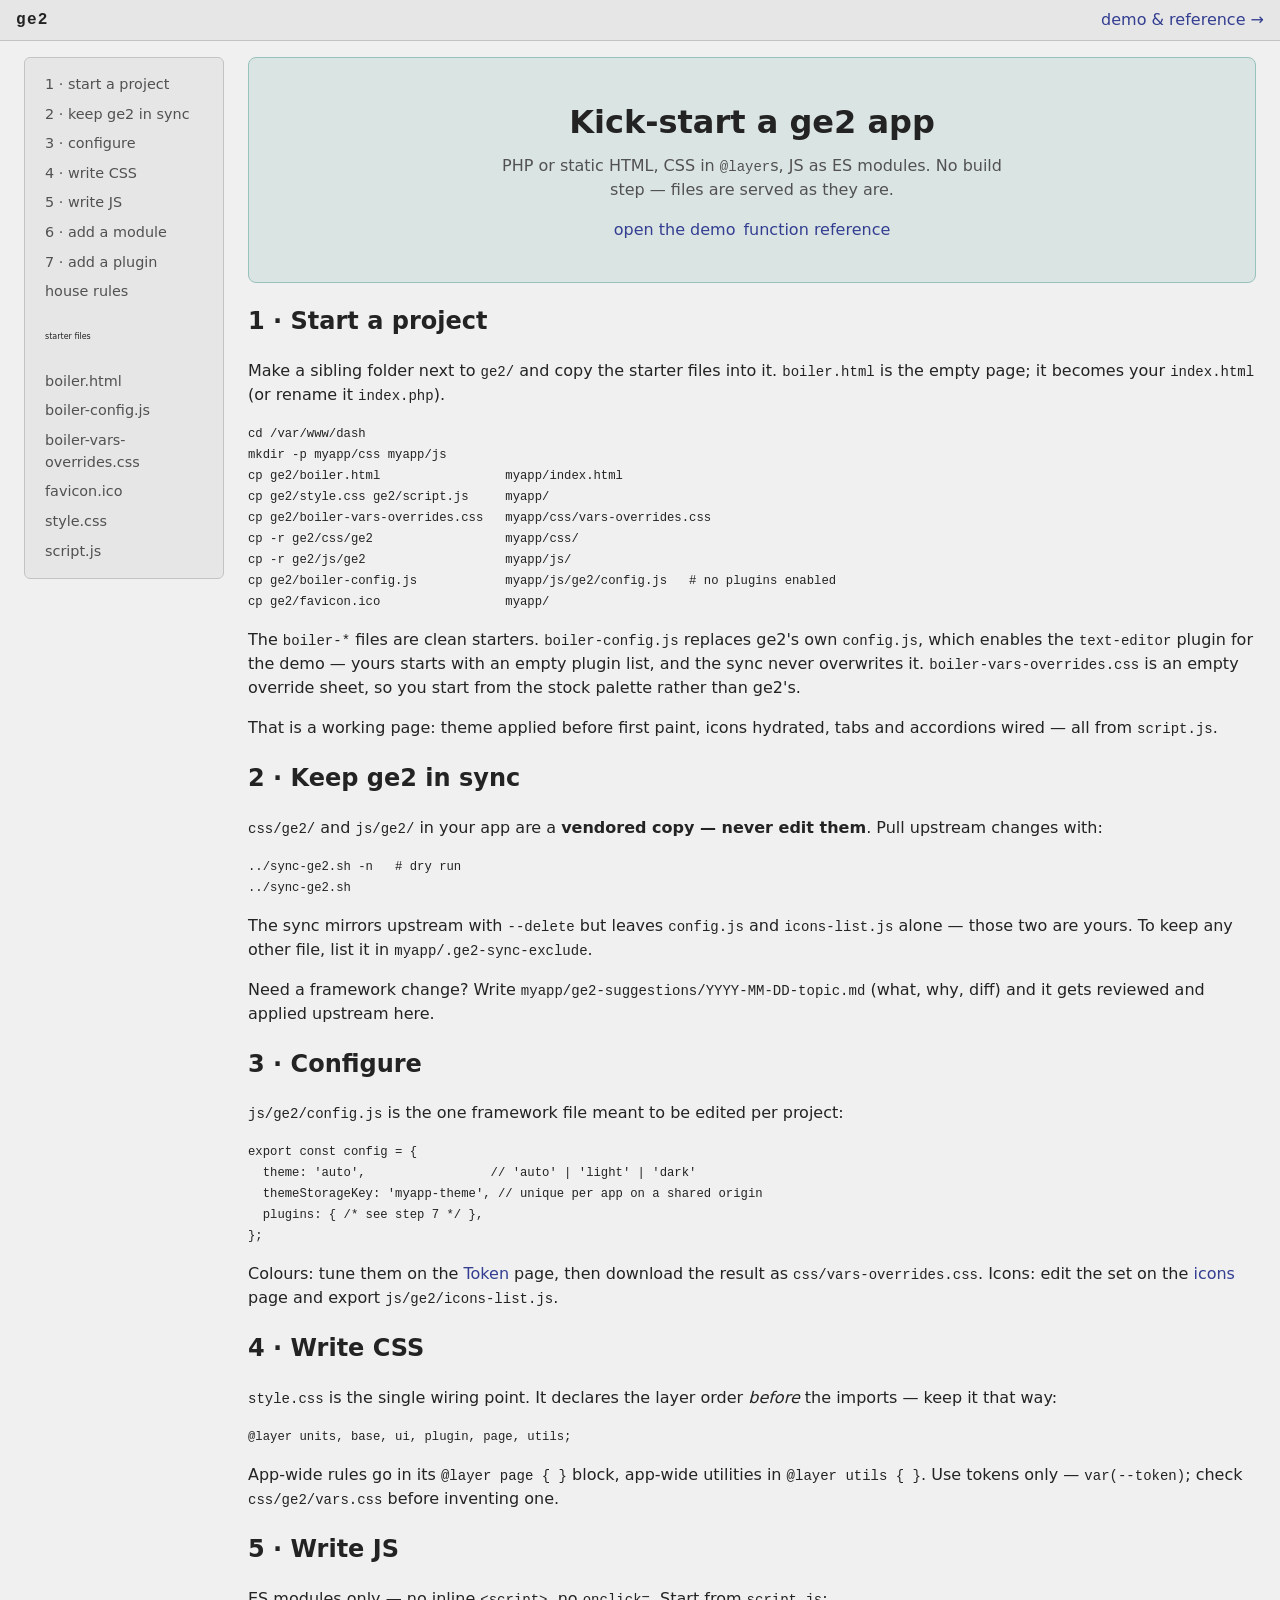
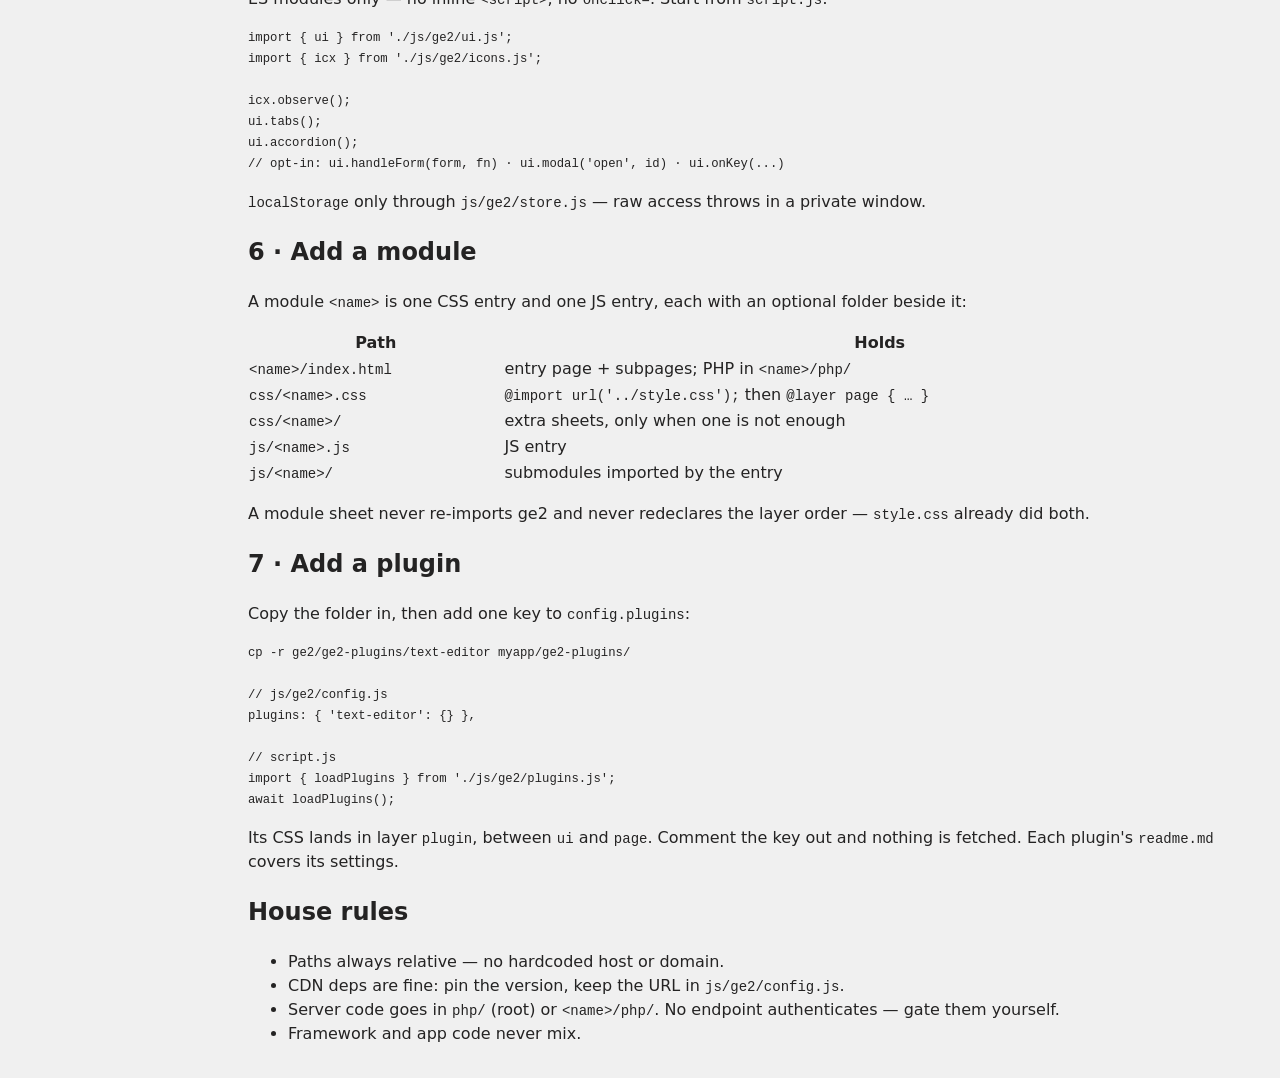
==== index.html @ c15be3eb "Initial import of ge2 Framework (css/ge2, js/ge2), root starters (style.css, script.js, boiler-*), t" ====
<!DOCTYPE html>
<html lang="en">
<head>
<meta charset="UTF-8">
<meta name="viewport" content="width=device-width, initial-scale=1.0">
<title>ge2 · quick start</title>
<link rel="icon" href="favicon.ico" sizes="any">
<link rel="stylesheet" href="style.css">
<script type="module" src="script.js"></script>
</head>
<body>

<header class="topbar">
  <span class="topbar-brand">ge2</span>
  <span class="topbar-spacer"></span>
  <a href="ge2/index.html">demo &amp; reference →</a>
</header>

<div class="layout p4">

<nav class="sidemenu">
  <ul>
    <li><a href="#start">1 · start a project</a></li>
    <li><a href="#sync">2 · keep ge2 in sync</a></li>
    <li><a href="#config">3 · configure</a></li>
    <li><a href="#css">4 · write CSS</a></li>
    <li><a href="#js">5 · write JS</a></li>
    <li><a href="#module">6 · add a module</a></li>
    <li><a href="#plugins">7 · add a plugin</a></li>
    <li><a href="#rules">house rules</a></li>
  </ul>
  <p class="fsmall">starter files</p>
  <ul>
    <li><a href="boiler.html">boiler.html</a></li>
    <li><a href="boiler-config.js">boiler-config.js</a></li>
    <li><a href="boiler-vars-overrides.css">boiler-vars-overrides.css</a></li>
    <li><a href="favicon.ico">favicon.ico</a></li>
    <li><a href="style.css">style.css</a></li>
    <li><a href="script.js">script.js</a></li>
  </ul>
</nav>

<main>

<section class="hero">
  <h1>Kick-start a ge2 app</h1>
  <p>PHP or static HTML, CSS in <code>@layer</code>s, JS as ES modules.
  No build step — files are served as they are.</p>
  <div class="hero-actions">
    <a href="ge2/index.html">open the demo</a>
    <a href="ge2/index.html#function-reference">function reference</a>
  </div>
</section>

<h2 id="start">1 · Start a project</h2>
<p>Make a sibling folder next to <code>ge2/</code> and copy the starter files
into it. <code>boiler.html</code> is the empty page; it becomes your
<code>index.html</code> (or rename it <code>index.php</code>).</p>
<pre><code>cd /var/www/dash
mkdir -p myapp/css myapp/js
cp ge2/boiler.html                 myapp/index.html
cp ge2/style.css ge2/script.js     myapp/
cp ge2/boiler-vars-overrides.css   myapp/css/vars-overrides.css
cp -r ge2/css/ge2                  myapp/css/
cp -r ge2/js/ge2                   myapp/js/
cp ge2/boiler-config.js            myapp/js/ge2/config.js   # no plugins enabled
cp ge2/favicon.ico                 myapp/</code></pre>
<p>The <code>boiler-*</code> files are clean starters. <code>boiler-config.js</code>
replaces ge2's own <code>config.js</code>, which enables the
<code>text-editor</code> plugin for the demo — yours starts with an empty
plugin list, and the sync never overwrites it.
<code>boiler-vars-overrides.css</code> is an empty override sheet, so you
start from the stock palette rather than ge2's.</p>
<p>That is a working page: theme applied before first paint, icons hydrated,
tabs and accordions wired — all from <code>script.js</code>.</p>

<h2 id="sync">2 · Keep ge2 in sync</h2>
<p><code>css/ge2/</code> and <code>js/ge2/</code> in your app are a
<strong>vendored copy — never edit them</strong>. Pull upstream changes
with:</p>
<pre><code>../sync-ge2.sh -n   # dry run
../sync-ge2.sh</code></pre>
<p>The sync mirrors upstream with <code>--delete</code> but leaves
<code>config.js</code> and <code>icons-list.js</code> alone — those two are
yours. To keep any other file, list it in
<code>myapp/.ge2-sync-exclude</code>.</p>
<p>Need a framework change? Write
<code>myapp/ge2-suggestions/YYYY-MM-DD-topic.md</code> (what, why, diff) and
it gets reviewed and applied upstream here.</p>

<h2 id="config">3 · Configure</h2>
<p><code>js/ge2/config.js</code> is the one framework file meant to be
edited per project:</p>
<pre><code>export const config = {
  theme: 'auto',                 // 'auto' | 'light' | 'dark'
  themeStorageKey: 'myapp-theme', // unique per app on a shared origin
  plugins: { /* see step 7 */ },
};</code></pre>
<p>Colours: tune them on the <a href="ge2/token.html">Token</a> page, then
download the result as <code>css/vars-overrides.css</code>. Icons: edit the
set on the <a href="ge2/icons.html">icons</a> page and export
<code>js/ge2/icons-list.js</code>.</p>

<h2 id="css">4 · Write CSS</h2>
<p><code>style.css</code> is the single wiring point. It declares the layer
order <em>before</em> the imports — keep it that way:</p>
<pre><code>@layer units, base, ui, plugin, page, utils;</code></pre>
<p>App-wide rules go in its <code>@layer page { }</code> block, app-wide
utilities in <code>@layer utils { }</code>. Use tokens only —
<code>var(--token)</code>; check <code>css/ge2/vars.css</code> before
inventing one.</p>

<h2 id="js">5 · Write JS</h2>
<p>ES modules only — no inline <code>&lt;script&gt;</code>, no
<code>onclick=</code>. Start from <code>script.js</code>:</p>
<pre><code>import { ui } from './js/ge2/ui.js';
import { icx } from './js/ge2/icons.js';

icx.observe();
ui.tabs();
ui.accordion();
// opt-in: ui.handleForm(form, fn) · ui.modal('open', id) · ui.onKey(...)</code></pre>
<p><code>localStorage</code> only through <code>js/ge2/store.js</code> —
raw access throws in a private window.</p>

<h2 id="module">6 · Add a module</h2>
<p>A module <code>&lt;name&gt;</code> is one CSS entry and one JS entry, each
with an optional folder beside it:</p>
<table>
  <thead><tr><th>Path</th><th>Holds</th></tr></thead>
  <tbody>
    <tr><td><code>&lt;name&gt;/index.html</code></td><td>entry page + subpages; PHP in <code>&lt;name&gt;/php/</code></td></tr>
    <tr><td><code>css/&lt;name&gt;.css</code></td><td><code>@import url('../style.css');</code> then <code>@layer page { … }</code></td></tr>
    <tr><td><code>css/&lt;name&gt;/</code></td><td>extra sheets, only when one is not enough</td></tr>
    <tr><td><code>js/&lt;name&gt;.js</code></td><td>JS entry</td></tr>
    <tr><td><code>js/&lt;name&gt;/</code></td><td>submodules imported by the entry</td></tr>
  </tbody>
</table>
<p>A module sheet never re-imports ge2 and never redeclares the layer
order — <code>style.css</code> already did both.</p>

<h2 id="plugins">7 · Add a plugin</h2>
<p>Copy the folder in, then add one key to <code>config.plugins</code>:</p>
<pre><code>cp -r ge2/ge2-plugins/text-editor myapp/ge2-plugins/

// js/ge2/config.js
plugins: { 'text-editor': {} },

// script.js
import { loadPlugins } from './js/ge2/plugins.js';
await loadPlugins();</code></pre>
<p>Its CSS lands in layer <code>plugin</code>, between <code>ui</code> and
<code>page</code>. Comment the key out and nothing is fetched. Each plugin's
<code>readme.md</code> covers its settings.</p>

<h2 id="rules">House rules</h2>
<ul>
  <li>Paths always relative — no hardcoded host or domain.</li>
  <li>CDN deps are fine: pin the version, keep the URL in
  <code>js/ge2/config.js</code>.</li>
  <li>Server code goes in <code>php/</code> (root) or
  <code>&lt;name&gt;/php/</code>. No endpoint authenticates — gate them
  yourself.</li>
  <li>Framework and app code never mix.</li>
</ul>

</main>
</div>

</body>
</html>
---- style.css ----
/* style.css — root stylesheet, and the only place ge2 is wired up. */

@layer units, base, ui, plugin, page, utils;

/* Base */

@import url('css/ge2/vars.css')  layer(units);
@import url('css/vars-overrides.css') layer(units);
@import url('css/ge2/base.css')  layer(base);
@import url('css/ge2/ui.css')    layer(ui);
@import url('css/ge2/layout.css') layer(ui);
@import url('css/ge2/utils.css') layer(utils);

@layer page {
  /* app-wide rules go here; anything module-specific belongs in css/<name>.css */
}

@layer utils {
  /* app-wide utils go here; anything module-specific belongs in css/<name>.css */
}
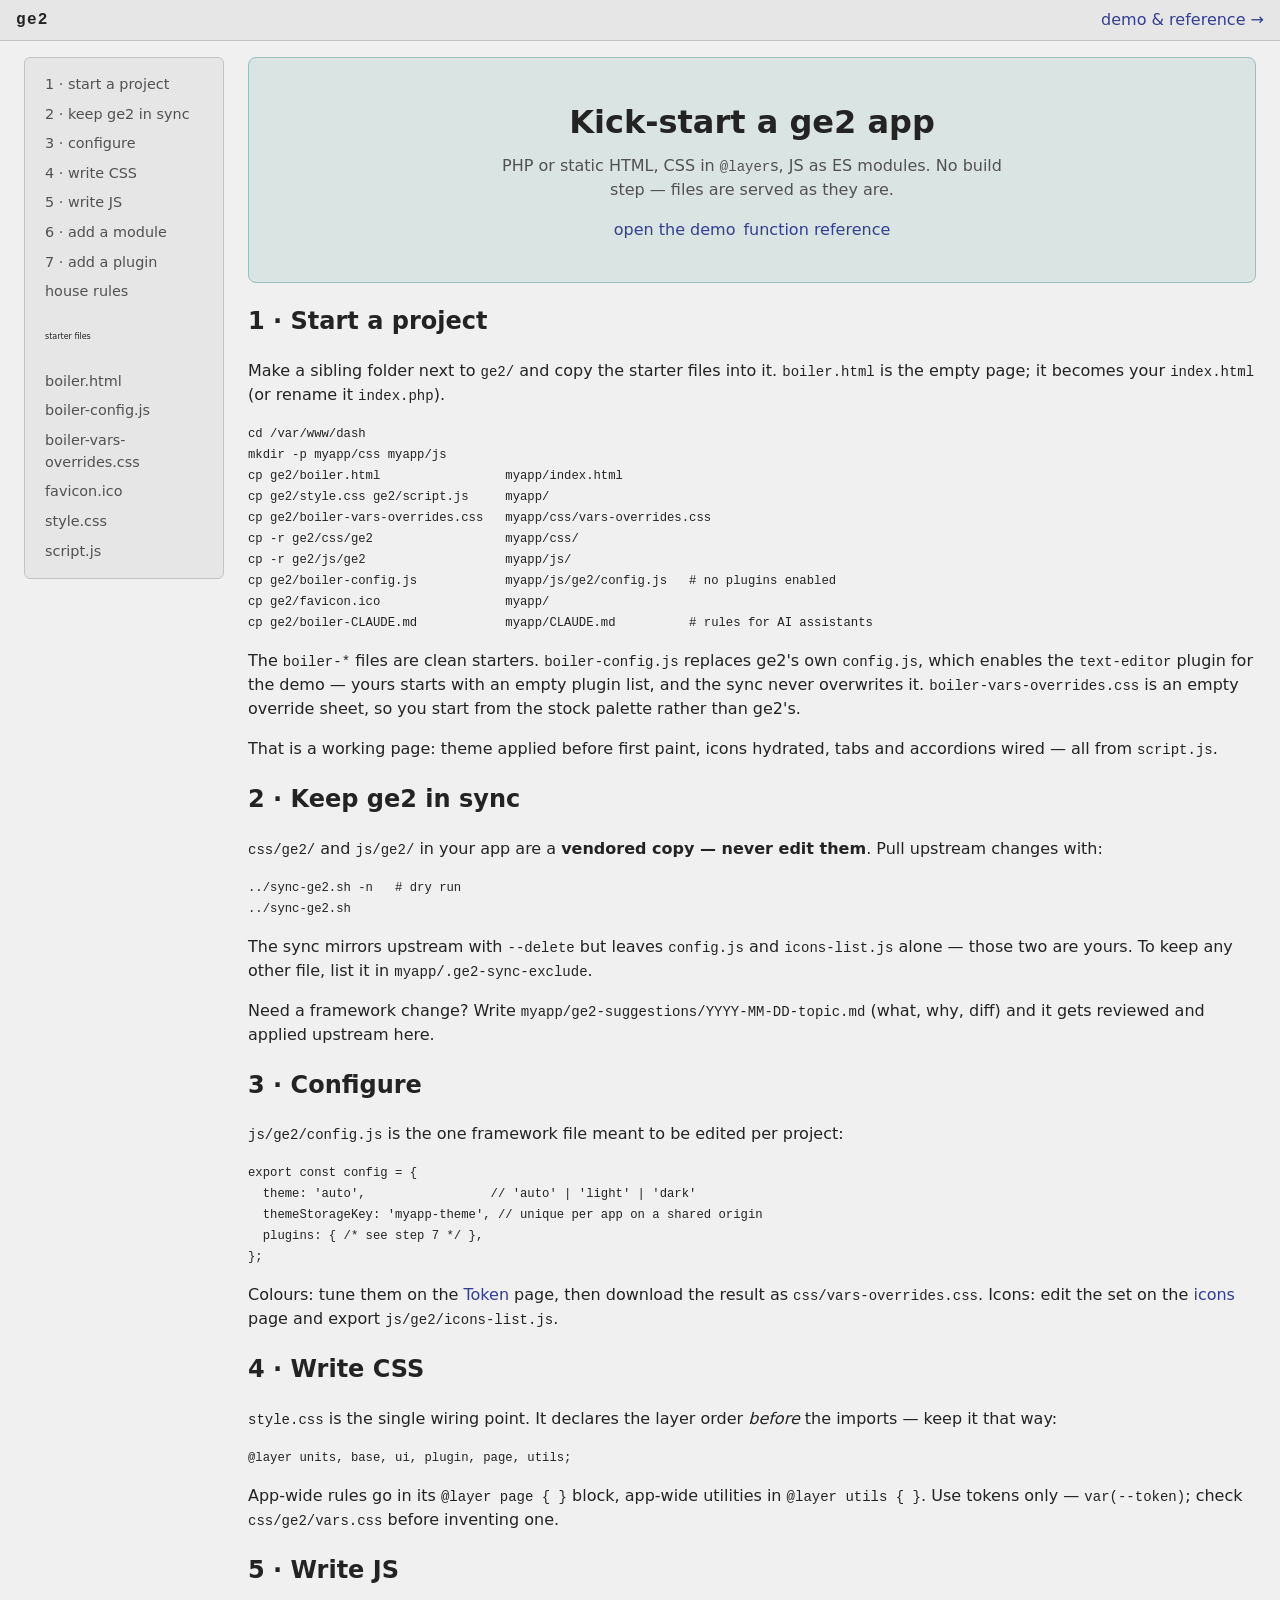
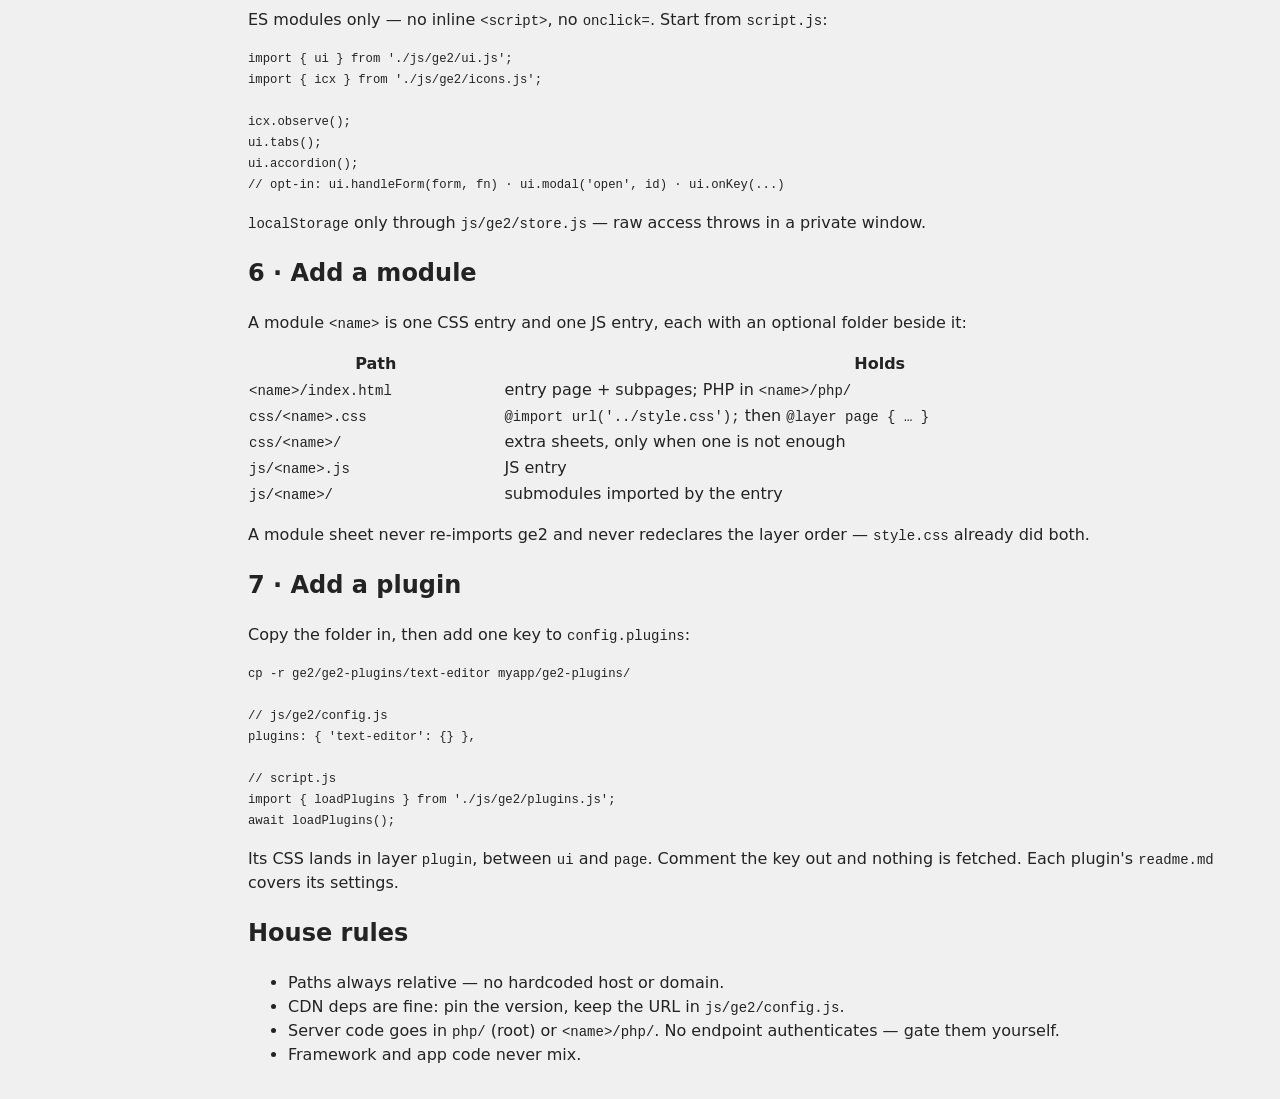
==== commit 6d451f4a: "Add boiler-CLAUDE.md: starter rules file for downstream apps New apps copied css/ge2 and js/ge2 but " ====
--- a/index.html
+++ b/index.html
@@ -64,7 +64,8 @@
 cp -r ge2/css/ge2                  myapp/css/
 cp -r ge2/js/ge2                   myapp/js/
 cp ge2/boiler-config.js            myapp/js/ge2/config.js   # no plugins enabled
-cp ge2/favicon.ico                 myapp/</code></pre>
+cp ge2/favicon.ico                 myapp/
+cp ge2/boiler-CLAUDE.md            myapp/CLAUDE.md          # rules for AI assistants</code></pre>
 <p>The <code>boiler-*</code> files are clean starters. <code>boiler-config.js</code>
 replaces ge2's own <code>config.js</code>, which enables the
 <code>text-editor</code> plugin for the demo — yours starts with an empty
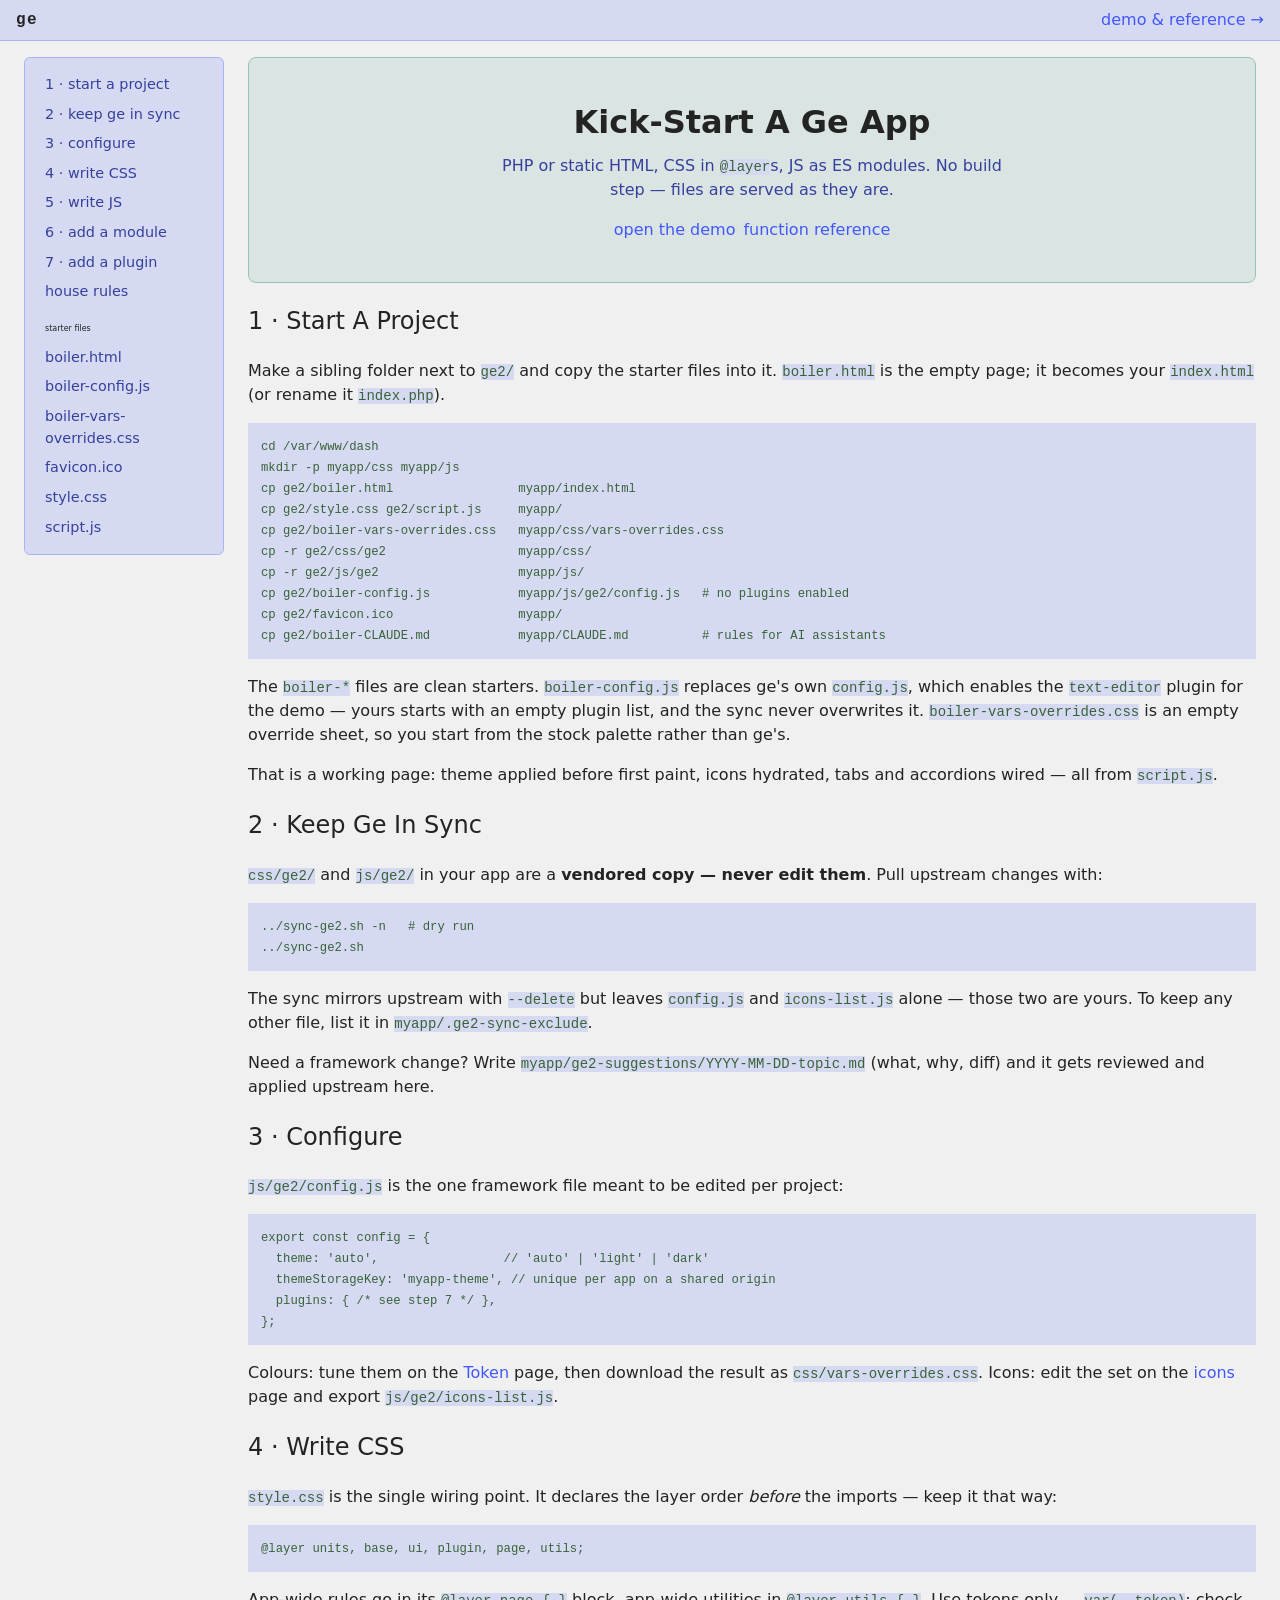
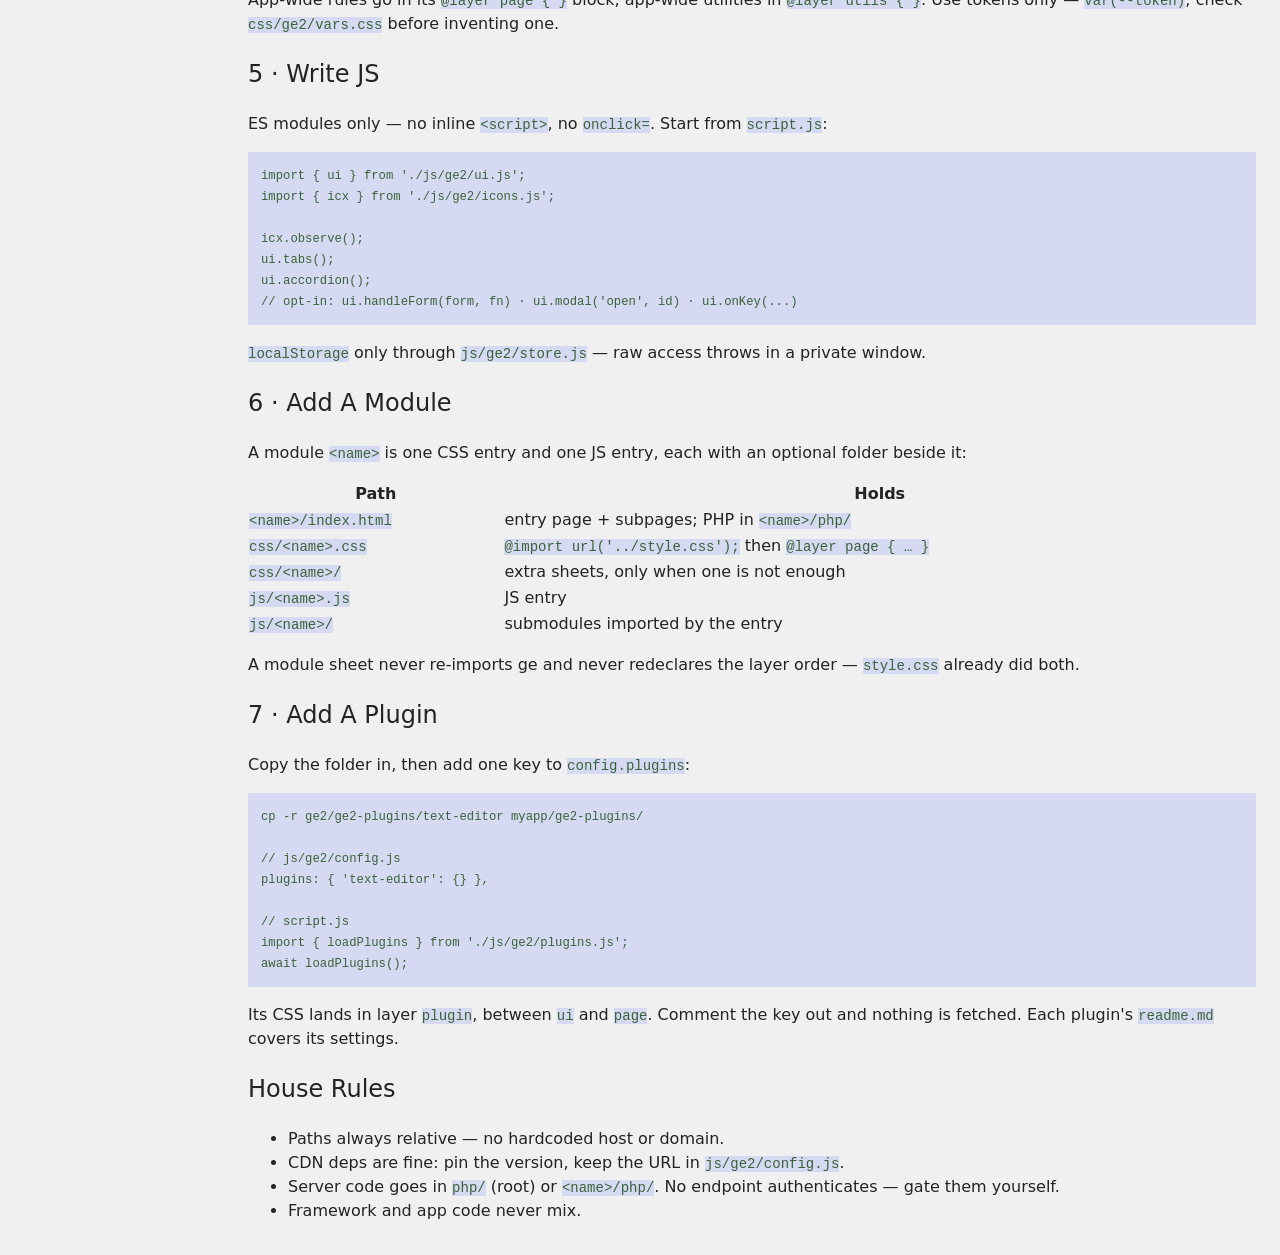
==== commit fba3b2c6: "Theme on the --ac scale; UI theme page with Main/Swatch, three demo tabs; rename ge2 to ge in text a" ====
--- a/index.html
+++ b/index.html
@@ -3,7 +3,7 @@
 <head>
 <meta charset="UTF-8">
 <meta name="viewport" content="width=device-width, initial-scale=1.0">
-<title>ge2 · quick start</title>
+<title>ge · quick start</title>
 <link rel="icon" href="favicon.ico" sizes="any">
 <link rel="stylesheet" href="style.css">
 <script type="module" src="script.js"></script>
@@ -11,7 +11,7 @@
 <body>
 
 <header class="topbar">
-  <span class="topbar-brand">ge2</span>
+  <span class="topbar-brand">ge</span>
   <span class="topbar-spacer"></span>
   <a href="ge2/index.html">demo &amp; reference →</a>
 </header>
@@ -21,7 +21,7 @@
 <nav class="sidemenu">
   <ul>
     <li><a href="#start">1 · start a project</a></li>
-    <li><a href="#sync">2 · keep ge2 in sync</a></li>
+    <li><a href="#sync">2 · keep ge in sync</a></li>
     <li><a href="#config">3 · configure</a></li>
     <li><a href="#css">4 · write CSS</a></li>
     <li><a href="#js">5 · write JS</a></li>
@@ -43,7 +43,7 @@
 <main>
 
 <section class="hero">
-  <h1>Kick-start a ge2 app</h1>
+  <h1>Kick-start a ge app</h1>
   <p>PHP or static HTML, CSS in <code>@layer</code>s, JS as ES modules.
   No build step — files are served as they are.</p>
   <div class="hero-actions">
@@ -67,15 +67,15 @@
 cp ge2/favicon.ico                 myapp/
 cp ge2/boiler-CLAUDE.md            myapp/CLAUDE.md          # rules for AI assistants</code></pre>
 <p>The <code>boiler-*</code> files are clean starters. <code>boiler-config.js</code>
-replaces ge2's own <code>config.js</code>, which enables the
+replaces ge's own <code>config.js</code>, which enables the
 <code>text-editor</code> plugin for the demo — yours starts with an empty
 plugin list, and the sync never overwrites it.
 <code>boiler-vars-overrides.css</code> is an empty override sheet, so you
-start from the stock palette rather than ge2's.</p>
+start from the stock palette rather than ge's.</p>
 <p>That is a working page: theme applied before first paint, icons hydrated,
 tabs and accordions wired — all from <code>script.js</code>.</p>
 
-<h2 id="sync">2 · Keep ge2 in sync</h2>
+<h2 id="sync">2 · Keep ge in sync</h2>
 <p><code>css/ge2/</code> and <code>js/ge2/</code> in your app are a
 <strong>vendored copy — never edit them</strong>. Pull upstream changes
 with:</p>
@@ -137,7 +137,7 @@
     <tr><td><code>js/&lt;name&gt;/</code></td><td>submodules imported by the entry</td></tr>
   </tbody>
 </table>
-<p>A module sheet never re-imports ge2 and never redeclares the layer
+<p>A module sheet never re-imports ge and never redeclares the layer
 order — <code>style.css</code> already did both.</p>
 
 <h2 id="plugins">7 · Add a plugin</h2>
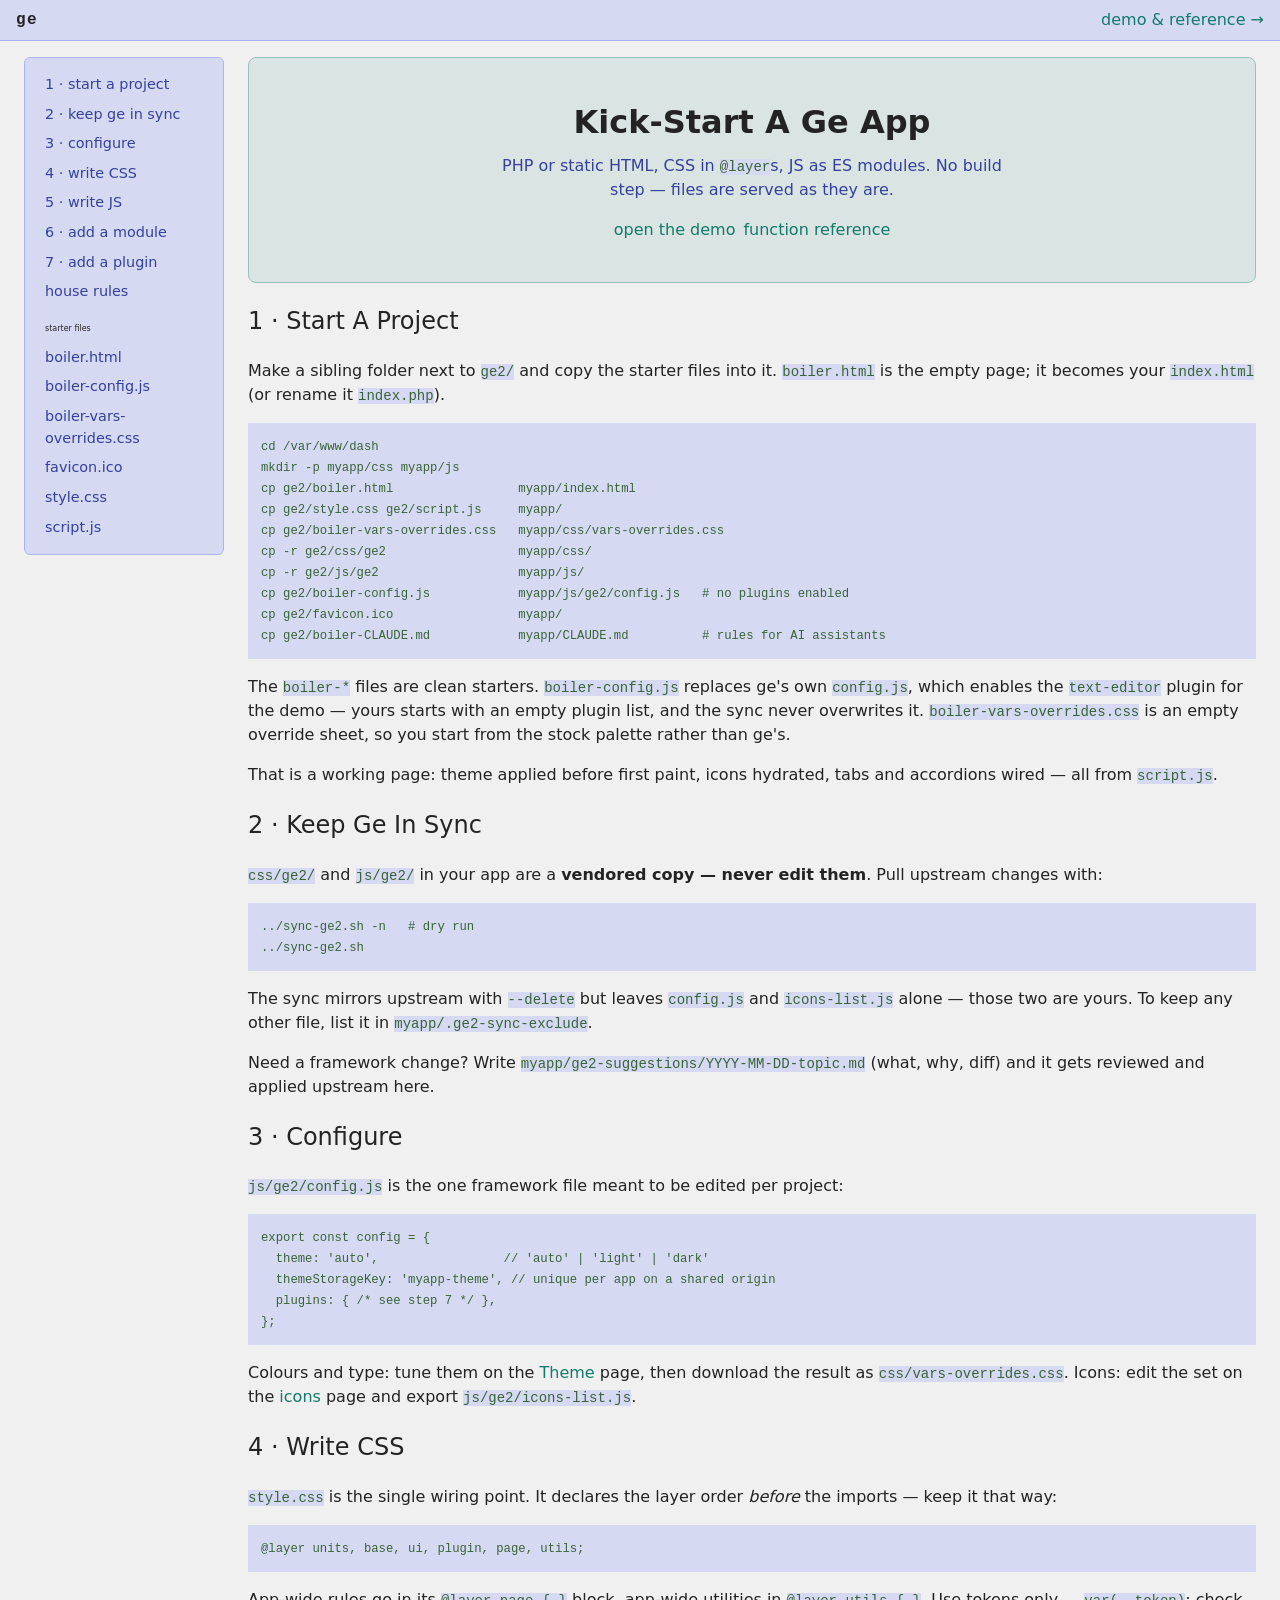
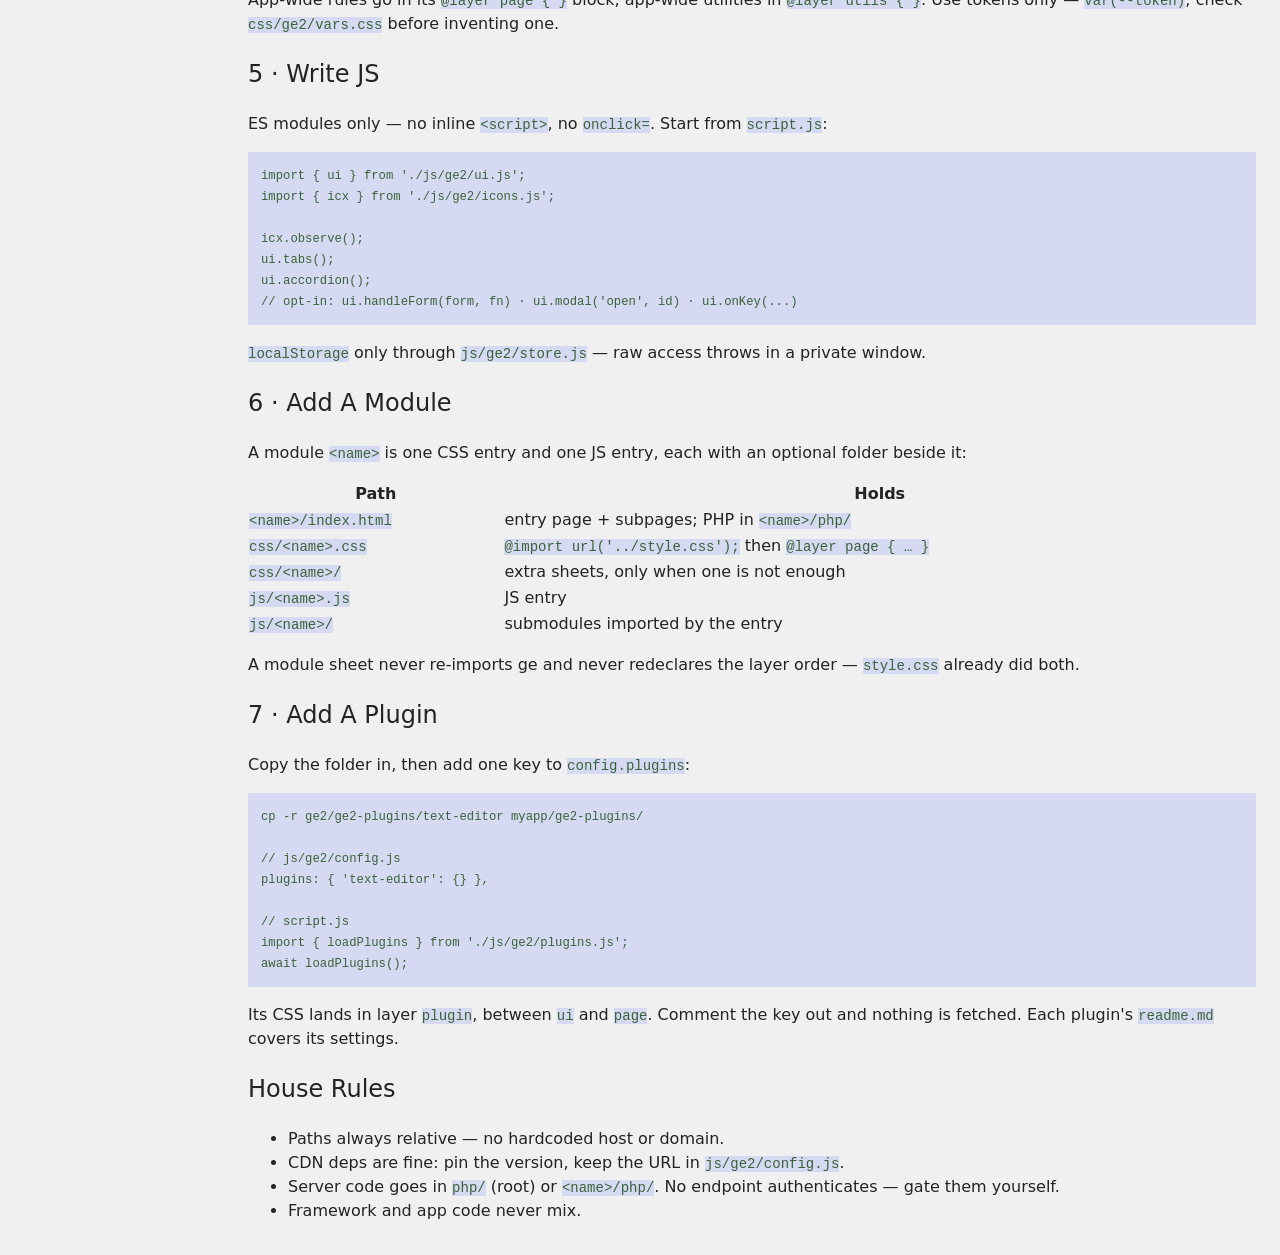
==== commit fb5b28ba: "One Theme page: switch, colour editor, type, typography, buckets; links on --pr - ge2/theme.html rep" ====
--- a/index.html
+++ b/index.html
@@ -97,7 +97,7 @@
   themeStorageKey: 'myapp-theme', // unique per app on a shared origin
   plugins: { /* see step 7 */ },
 };</code></pre>
-<p>Colours: tune them on the <a href="ge2/token.html">Token</a> page, then
+<p>Colours and type: tune them on the <a href="ge2/theme.html">Theme</a> page, then
 download the result as <code>css/vars-overrides.css</code>. Icons: edit the
 set on the <a href="ge2/icons.html">icons</a> page and export
 <code>js/ge2/icons-list.js</code>.</p>
